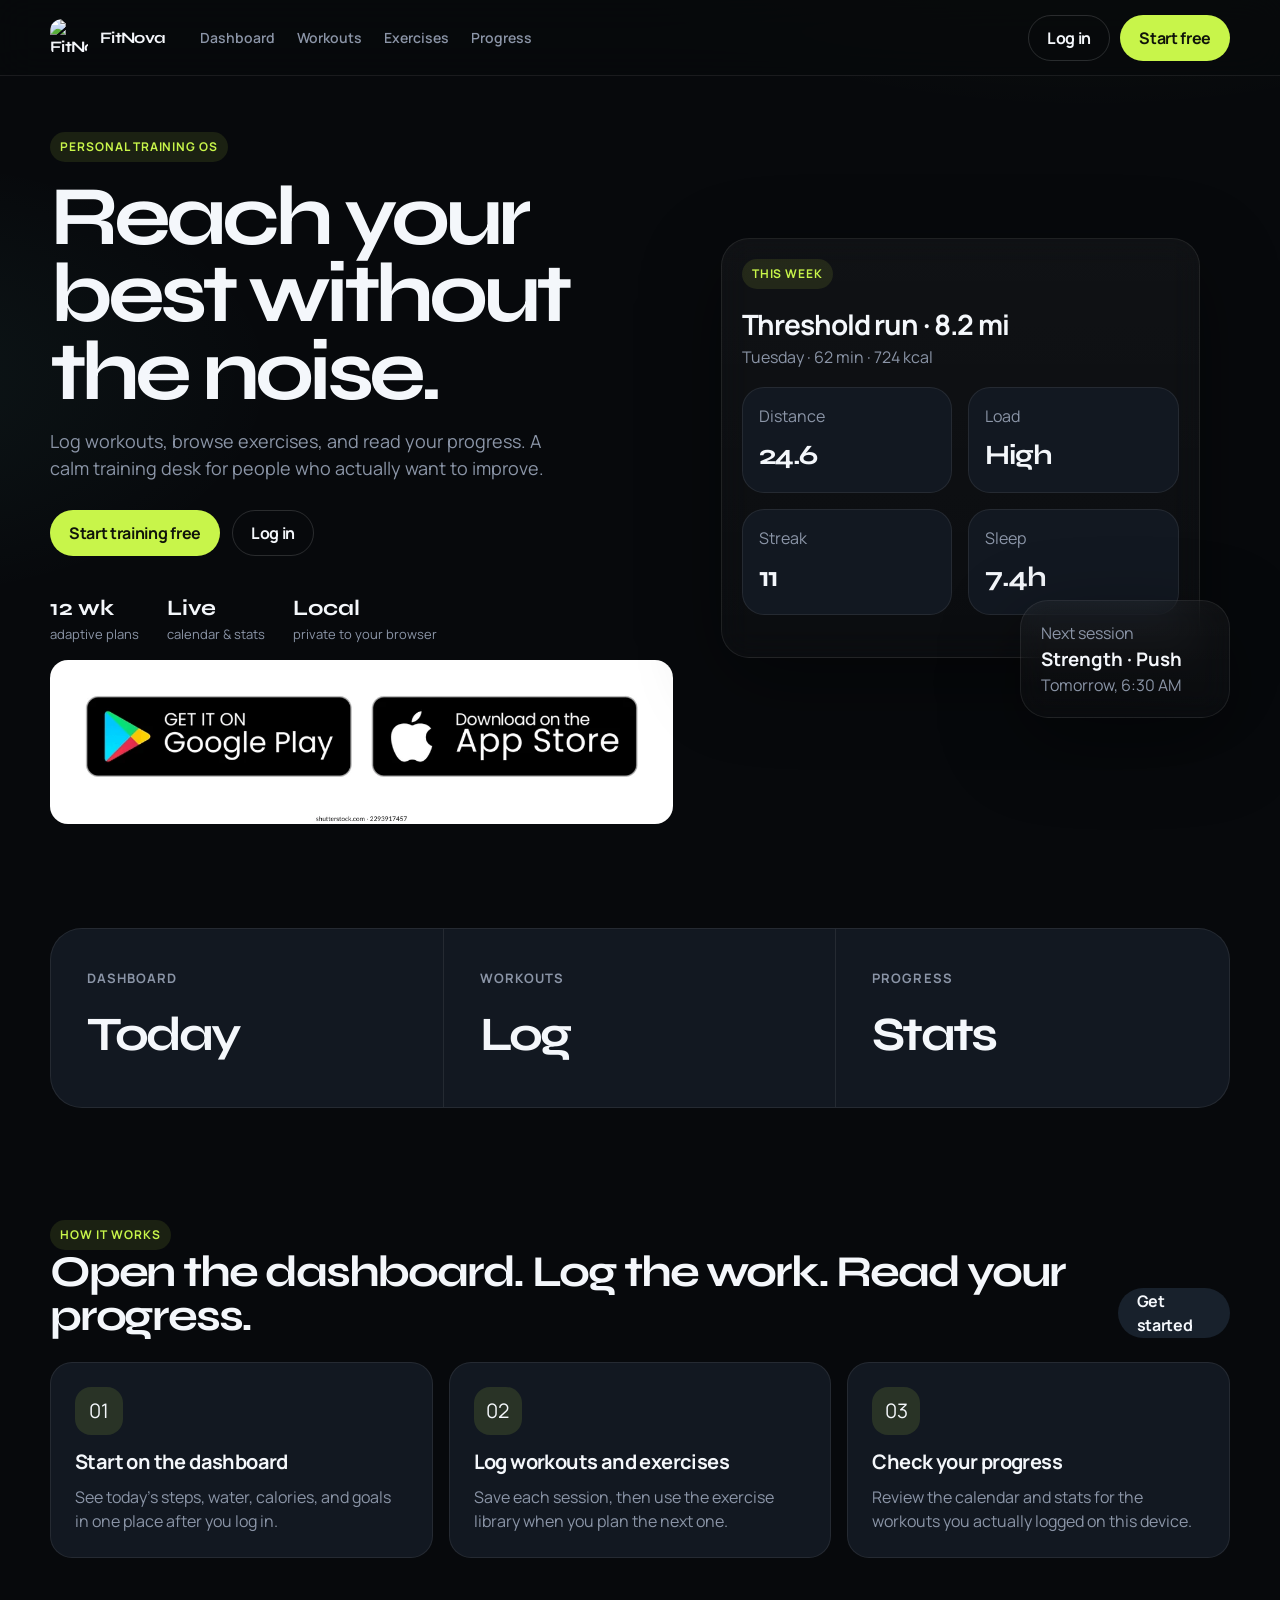
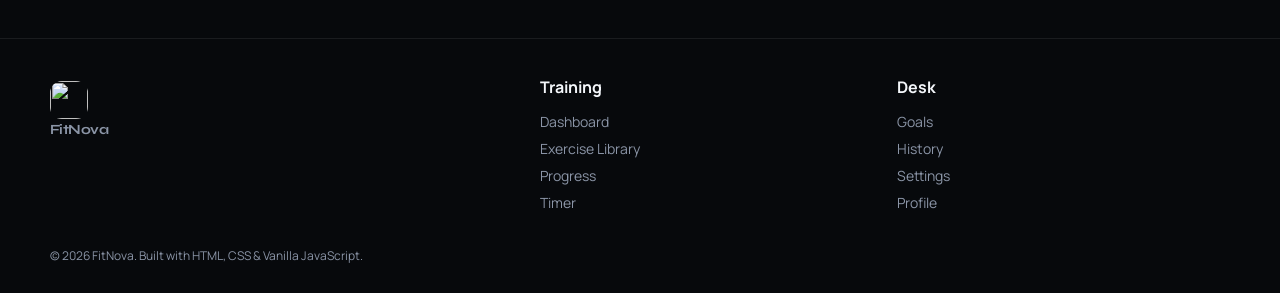
==== html/pages/index.html @ f606a321 "Add the home page with login and signup." ====
<!DOCTYPE html>
<html lang="en">
<head>
  <meta charset="UTF-8">
  <meta name="viewport" content="width=device-width, initial-scale=1.0">
  <title>FitNova — Train with intention</title>
  <link rel="preconnect" href="https://fonts.googleapis.com">
  <link rel="preconnect" href="https://fonts.gstatic.com" crossorigin>
  <link href="https://fonts.googleapis.com/css2?family=Manrope:wght@400;600;700;800&family=Syne:wght@700;800&display=swap" rel="stylesheet">
  <link rel="stylesheet" href="./css/app.css">
</head>
<body data-chrome="marketing" data-active="home">
  <!-- Home page. app.js builds the header and footer. The sections below are the welcome screen. -->
  <div class="page">
    <div data-header></div>
    <main id="main">
      <!-- Welcome banner. Links go to signup and login. -->
      <section class="hero">
        <div class="wrap hero-grid">
          <div>
            <span class="chip">Personal training OS</span>
            <h1>Reach your best without the noise.</h1>
            <p class="lede">Log workouts, browse exercises, and read your progress. A calm training desk for people who actually want to improve.</p>
            <div class="hero-actions">
              <a class="btn btn-primary" href="./signup.html">Start training free</a>
              <a class="btn btn-secondary" href="./login.html">Log in</a>
            </div>
            <div class="hero-meta">
              <div><strong>12 wk</strong>adaptive plans</div>
              <div><strong>Live</strong>calendar &amp; stats</div>
              <div><strong>Local</strong>private to your browser</div>
            </div>
            <img class="hero-photo" src="./images/stores.webp" alt="FitNova on devices">
          </div>
          <div class="device" aria-hidden="true">
            <div class="device-card device-main">
              <span class="chip">This week</span>
              <h3 style="margin-top:14px;font-size:28px;letter-spacing:-0.04em;">Threshold run · 8.2 mi</h3>
              <p class="muted">Tuesday · 62 min · 724 kcal</p>
              <div class="metric-row">
                <div class="mini-stat"><span>Distance</span><strong>24.6</strong></div>
                <div class="mini-stat"><span>Load</span><strong>High</strong></div>
                <div class="mini-stat"><span>Streak</span><strong>11</strong></div>
                <div class="mini-stat"><span>Sleep</span><strong>7.4h</strong></div>
              </div>
            </div>
            <div class="device-card device-side">
              <p class="muted">Next session</p>
              <h3>Strength · Push</h3>
              <p class="muted">Tomorrow, 6:30 AM</p>
            </div>
          </div>
        </div>
      </section>

      <section id="product" class="section">
        <div class="wrap">
          <div class="strip">
            <article><span>Dashboard</span><strong>Today</strong></article>
            <article><span>Workouts</span><strong>Log</strong></article>
            <article><span>Progress</span><strong>Stats</strong></article>
          </div>
        </div>
      </section>

      <section id="method" class="section">
        <div class="wrap">
          <div class="section-head">
            <div>
              <span class="chip">How it works</span>
              <h2>Open the dashboard. Log the work. Read your progress.</h2>
            </div>
            <a class="btn btn-ghost" href="./signup.html">Get started</a>
          </div>
          <div class="feature-grid">
            <article class="card">
              <div class="icon-blob">01</div>
              <h3>Start on the dashboard</h3>
              <p class="muted">See today’s steps, water, calories, and goals in one place after you log in.</p>
            </article>
            <article class="card">
              <div class="icon-blob">02</div>
              <h3>Log workouts and exercises</h3>
              <p class="muted">Save each session, then use the exercise library when you plan the next one.</p>
            </article>
            <article class="card">
              <div class="icon-blob">03</div>
              <h3>Check your progress</h3>
              <p class="muted">Review the calendar and stats for the workouts you actually logged on this device.</p>
            </article>
          </div>
        </div>
      </section>
    </main>
    <div data-footer></div>
  </div>
  <script src="./js/utils.js"></script>
  <script src="./js/db.js"></script>
  <script src="./js/storage.js"></script>
  <script src="./js/audio.js"></script>
  <script src="./js/app.js"></script>
</body>
</html>
---- html/pages/css/app.css ----
:root {
  --bg: #07090c;
  --bg-soft: #0d1117;
  --surface: #121821;
  --surface-2: #18212c;
  --surface-3: #1e2836;
  --line: rgba(255, 255, 255, 0.08);
  --line-strong: rgba(255, 255, 255, 0.14);
  --text: #f4f7fb;
  --muted: #8b95a7;
  --faint: #667085;
  --accent: #c8f54a;
  --accent-2: #9be34a;
  --accent-ink: #10140a;
  --cyan: #6ee7d8;
  --orange: #ff8b4a;
  --pink: #ff7ab6;
  --red: #ff5d6c;
  --shadow: 0 24px 80px rgba(0, 0, 0, 0.38);
  --radius: 22px;
  --radius-sm: 14px;
  --header: 76px;
  --font: "Manrope", system-ui, sans-serif;
  --display: "Syne", "Manrope", sans-serif;
}

*,
*::before,
*::after {
  box-sizing: border-box;
}

html {
  scroll-behavior: smooth;
}

html,
body {
  margin: 0;
  min-height: 100%;
  background: var(--bg);
  color: var(--text);
  font-family: var(--font);
  font-size: 16px;
  line-height: 1.5;
}

body {
  background:
    radial-gradient(1200px 600px at 85% -10%, rgba(200, 245, 74, 0.08), transparent 50%),
    radial-gradient(900px 500px at -10% 20%, rgba(110, 231, 216, 0.06), transparent 45%),
    var(--bg);
}

img {
  max-width: 100%;
  display: block;
}

a {
  color: inherit;
  text-decoration: none;
}

button,
input,
select,
textarea {
  font: inherit;
  color: inherit;
}

button {
  cursor: pointer;
}

h1,
h2,
h3,
h4,
p {
  margin: 0;
}

.skip-link {
  position: absolute;
  left: 16px;
  top: -40px;
  z-index: 80;
  background: var(--accent);
  color: var(--accent-ink);
  padding: 8px 12px;
  border-radius: 8px;
}

.skip-link:focus {
  top: 16px;
}

.page {
  min-height: 100vh;
  display: flex;
  flex-direction: column;
}

.wrap {
  width: min(1180px, calc(100% - 32px));
  margin: 0 auto;
}

.site-header {
  position: sticky;
  top: 0;
  z-index: 40;
  height: var(--header);
  display: flex;
  align-items: center;
  backdrop-filter: blur(18px);
  background: rgba(7, 9, 12, 0.78);
  border-bottom: 1px solid var(--line);
}

.header-inner {
  width: min(1180px, calc(100% - 32px));
  margin: 0 auto;
  display: flex;
  align-items: center;
  justify-content: space-between;
  gap: 16px;
}

.brand {
  display: flex;
  align-items: center;
  gap: 12px;
  font-family: var(--display);
  font-weight: 700;
  letter-spacing: -0.04em;
}

.brand-mark {
  width: 38px;
  height: 38px;
  border-radius: 12px;
  display: grid;
  place-items: center;
  background: transparent;
  overflow: hidden;
}

.brand-mark img {
  width: 100%;
  height: 100%;
  object-fit: cover;
}

.spotify-frame iframe {
  display: block;
  width: 100%;
  min-height: 152px;
  border: 0;
  border-radius: 16px;
}

.spotify-logo-img {
  width: 48px;
  height: 48px;
  object-fit: contain;
  background: #fff;
  border-radius: 12px;
  padding: 4px;
}

.hero-photo {
  width: 100%;
  border-radius: 18px;
  margin-top: 16px;
  object-fit: cover;
  max-height: 180px;
}

.header-menus {
  display: flex;
  align-items: center;
  flex: 1;
  gap: 16px;
}

.nav-links {
  display: flex;
  align-items: center;
  flex-wrap: wrap;
  gap: 2px;
  margin-left: 8px;
}

.nav-actions {
  margin-left: auto;
  display: flex;
  align-items: center;
  gap: 10px;
}

.nav-links a,
.nav-links button.linkish {
  border: 0;
  background: transparent;
  color: var(--muted);
  padding: 8px 10px;
  border-radius: 999px;
  font-size: 14px;
  font-weight: 600;
}

.nav-links a:hover,
.nav-links a.active {
  color: var(--text);
  background: rgba(255, 255, 255, 0.05);
}

.menu-toggle {
  display: none;
  width: 44px;
  height: 44px;
  border: 1px solid var(--line);
  background: var(--surface);
  border-radius: 12px;
}

.btn {
  display: inline-flex;
  align-items: center;
  justify-content: center;
  gap: 8px;
  min-height: 46px;
  padding: 0 18px;
  border-radius: 999px;
  border: 1px solid transparent;
  font-weight: 700;
  letter-spacing: -0.02em;
  transition: transform 0.18s ease, background 0.18s ease, border-color 0.18s ease;
}

.btn:hover {
  transform: translateY(-1px);
}

.btn:focus-visible,
input:focus-visible,
select:focus-visible,
textarea:focus-visible {
  outline: 2px solid var(--accent);
  outline-offset: 2px;
}

.btn-primary {
  background: var(--accent);
  color: var(--accent-ink);
}

.btn-secondary {
  background: transparent;
  color: var(--text);
  border-color: var(--line-strong);
}

.btn-ghost {
  background: var(--surface-2);
  color: var(--text);
}

.btn-full {
  width: 100%;
}

.chip {
  display: inline-flex;
  align-items: center;
  gap: 8px;
  padding: 6px 10px;
  border-radius: 999px;
  background: rgba(200, 245, 74, 0.1);
  color: var(--accent);
  font-size: 12px;
  font-weight: 700;
  letter-spacing: 0.08em;
  text-transform: uppercase;
}

.hero {
  padding: 56px 0 72px;
}

.hero-grid {
  display: grid;
  grid-template-columns: 1.1fr 0.9fr;
  gap: 48px;
  align-items: center;
}

.hero h1 {
  font-family: var(--display);
  font-size: clamp(44px, 7vw, 84px);
  line-height: 0.92;
  letter-spacing: -0.06em;
  margin: 16px 0 18px;
}

.lede {
  color: var(--muted);
  font-size: 18px;
  max-width: 520px;
}

.hero-actions {
  display: flex;
  flex-wrap: wrap;
  gap: 12px;
  margin-top: 28px;
}

.hero-meta {
  display: flex;
  gap: 28px;
  margin-top: 36px;
  color: var(--muted);
  font-size: 13px;
}

.hero-meta strong {
  display: block;
  color: var(--text);
  font-size: 22px;
  font-family: var(--display);
}

.device {
  position: relative;
  min-height: 520px;
}

.device-card {
  position: absolute;
  background: linear-gradient(180deg, rgba(255, 255, 255, 0.04), rgba(255, 255, 255, 0.02));
  border: 1px solid var(--line);
  border-radius: 28px;
  box-shadow: var(--shadow);
  backdrop-filter: blur(16px);
  padding: 20px;
}

.device-main {
  inset: 20px 30px 80px 0;
}

.device-side {
  right: 0;
  bottom: 20px;
  width: 210px;
}

.metric-row,
.stat-grid,
.card-grid,
.feature-grid {
  display: grid;
  gap: 16px;
}

.metric-row {
  grid-template-columns: repeat(2, 1fr);
  margin-top: 18px;
}

.mini-stat,
.panel,
.card {
  background: var(--surface);
  border: 1px solid var(--line);
  border-radius: var(--radius);
}

.mini-stat {
  padding: 16px;
}

.mini-stat span,
.panel-kicker,
.muted {
  color: var(--muted);
}

.mini-stat strong,
.stat-value {
  display: block;
  font-family: var(--display);
  font-size: 28px;
  letter-spacing: -0.05em;
  margin-top: 6px;
}

.section {
  padding: 32px 0 80px;
}

.section-head {
  display: flex;
  justify-content: space-between;
  align-items: end;
  gap: 16px;
  margin-bottom: 24px;
}

.section-head h2,
.page-title,
.auth-copy h1 {
  font-family: var(--display);
  letter-spacing: -0.05em;
  line-height: 1;
}

.section-head h2 {
  font-size: clamp(28px, 4vw, 44px);
}

.feature-grid {
  grid-template-columns: repeat(3, 1fr);
}

.card,
.panel {
  padding: 24px;
}

.card h3,
.panel h3 {
  font-size: 20px;
  letter-spacing: -0.03em;
  margin: 12px 0 8px;
}

.icon-blob {
  width: 48px;
  height: 48px;
  border-radius: 16px;
  display: grid;
  place-items: center;
  background: rgba(200, 245, 74, 0.12);
  font-size: 20px;
}

.strip {
  display: grid;
  grid-template-columns: repeat(3, 1fr);
  border: 1px solid var(--line);
  border-radius: 32px;
  overflow: hidden;
  background: var(--surface);
}

.strip article {
  padding: 36px;
  border-right: 1px solid var(--line);
}

.strip article:last-child {
  border-right: 0;
}

.strip span {
  color: var(--muted);
  font-size: 13px;
  font-weight: 700;
  letter-spacing: 0.08em;
  text-transform: uppercase;
}

.strip strong {
  display: block;
  margin-top: 10px;
  font-family: var(--display);
  font-size: 48px;
  letter-spacing: -0.06em;
}

.site-footer {
  margin-top: auto;
  border-top: 1px solid var(--line);
  padding: 36px 0 28px;
  color: var(--muted);
}

.footer-grid {
  display: grid;
  grid-template-columns: 1.4fr 1fr 1fr;
  gap: 24px;
}

.footer-grid h4 {
  color: var(--text);
  margin-bottom: 12px;
}

.footer-grid a,
.footer-grid p {
  display: block;
  margin: 6px 0;
  font-size: 14px;
}

.legal {
  margin-top: 28px;
  font-size: 12px;
}

.auth-shell {
  min-height: calc(100vh - var(--header));
  display: grid;
  grid-template-columns: 1fr 1fr;
}

.auth-visual {
  padding: 48px;
  display: flex;
  flex-direction: column;
  justify-content: flex-end;
  background:
    linear-gradient(180deg, rgba(7, 9, 12, 0.1), rgba(7, 9, 12, 0.82)),
    url("https://images.unsplash.com/photo-1571019614242-c5c5dee9f50b?auto=format&fit=crop&w=1400&q=80") center/cover;
}

.auth-visual h2 {
  font-family: var(--display);
  font-size: clamp(36px, 5vw, 64px);
  letter-spacing: -0.06em;
  max-width: 420px;
}

.login-visual {
  background:
    linear-gradient(180deg, rgba(7, 9, 12, 0.18), rgba(7, 9, 12, 0.86)),
    url("https://images.unsplash.com/photo-1517836357463-d25dfeac3438?auto=format&fit=crop&w=1400&q=80") center/cover;
}

.auth-points {
  margin: 24px 0 0;
  padding: 0;
  list-style: none;
  color: var(--muted);
}

.auth-points li {
  position: relative;
  padding: 8px 0 8px 22px;
}

.auth-points li::before {
  content: "";
  position: absolute;
  left: 0;
  top: 16px;
  width: 8px;
  height: 8px;
  border-radius: 50%;
  background: var(--accent);
}

.password-field {
  position: relative;
}

.password-field input {
  padding-right: 76px;
}

.text-btn {
  border: 0;
  background: transparent;
  color: var(--accent);
  font-size: 13px;
  font-weight: 700;
  padding: 0;
  min-height: auto;
}

.password-field .text-btn {
  position: absolute;
  right: 12px;
  top: 50%;
  transform: translateY(-50%);
  color: var(--muted);
}

.auth-tools {
  display: flex;
  justify-content: space-between;
  align-items: center;
  gap: 12px;
}

.auth-note {
  margin-top: 18px;
  padding: 14px 16px;
  border-radius: 16px;
  background: rgba(200, 245, 74, 0.08);
  border: 1px solid rgba(200, 245, 74, 0.12);
  color: var(--muted);
  font-size: 14px;
}

.auth-form {
  display: flex;
  align-items: center;
  justify-content: center;
  padding: 40px 20px;
}

.auth-card {
  width: min(460px, 100%);
  background: var(--surface);
  border: 1px solid var(--line);
  border-radius: 28px;
  padding: 32px;
  box-shadow: var(--shadow);
}

.auth-card a {
  color: var(--accent);
  font-weight: 700;
}

.auth-card h1 {
  font-family: var(--display);
  font-size: 36px;
  letter-spacing: -0.05em;
  margin: 8px 0 6px;
}

.form-grid {
  display: grid;
  gap: 14px;
  margin-top: 24px;
}

.form-row {
  display: grid;
  grid-template-columns: 1fr 1fr;
  gap: 12px;
}

label {
  display: grid;
  gap: 8px;
  font-size: 13px;
  font-weight: 700;
  color: var(--muted);
}

input,
select,
textarea {
  width: 100%;
  min-height: 48px;
  border-radius: 14px;
  border: 1px solid var(--line-strong);
  background: var(--bg-soft);
  padding: 0 14px;
}

textarea {
  min-height: 120px;
  padding: 12px 14px;
  resize: vertical;
}

.help,
.form-error {
  font-size: 13px;
  margin-top: 8px;
}

.form-error {
  color: var(--red);
  display: none;
}

.form-error.show {
  display: block;
}

.check {
  display: flex;
  gap: 10px;
  align-items: flex-start;
  color: var(--muted);
  font-size: 13px;
  font-weight: 500;
}

.check input {
  width: 18px;
  min-height: 18px;
  margin-top: 2px;
}

.app-main {
  padding: 28px 0 64px;
}

.page-head {
  display: flex;
  justify-content: space-between;
  align-items: flex-start;
  gap: 16px;
  margin-bottom: 24px;
}

.page-title {
  font-size: clamp(32px, 5vw, 48px);
}

.tabs {
  display: flex;
  gap: 8px;
  flex-wrap: wrap;
}

.tabs a,
.pill {
  border: 1px solid var(--line);
  background: var(--surface);
  color: var(--muted);
  border-radius: 999px;
  padding: 8px 14px;
  font-size: 13px;
  font-weight: 700;
}

.tabs a.active,
.pill.active,
.pill:hover {
  background: var(--accent);
  color: var(--accent-ink);
  border-color: var(--accent);
}

.stat-grid {
  grid-template-columns: repeat(4, 1fr);
  margin-bottom: 20px;
}

.stat-card {
  padding: 22px;
  background: var(--surface);
  border: 1px solid var(--line);
  border-radius: var(--radius);
  min-height: 140px;
}

.stat-card span {
  color: var(--muted);
  font-size: 13px;
  font-weight: 700;
}

.delta {
  margin-top: 10px;
  font-size: 12px;
  color: var(--cyan);
}

.layout-2 {
  display: grid;
  grid-template-columns: 1.7fr 0.9fr;
  gap: 16px;
}

.calendar {
  display: grid;
  grid-template-columns: repeat(7, 1fr);
  gap: 8px;
}

.cal-day,
.cal-label {
  min-height: 92px;
  border-radius: 16px;
  border: 1px solid var(--line);
  background: var(--surface-2);
  padding: 10px;
}

.cal-label {
  min-height: auto;
  background: transparent;
  border: 0;
  color: var(--faint);
  font-size: 12px;
  font-weight: 700;
  letter-spacing: 0.06em;
}

.cal-day.today {
  border-color: var(--accent);
  box-shadow: inset 0 0 0 1px var(--accent);
}

.cal-day.has-workout {
  background: linear-gradient(180deg, rgba(200, 245, 74, 0.16), var(--surface-2));
}

.cal-day.empty {
  opacity: 0.35;
}

.activity-item {
  display: flex;
  justify-content: space-between;
  gap: 12px;
  padding: 14px 0;
  border-bottom: 1px solid var(--line);
}

.activity-item:last-child {
  border-bottom: 0;
}

.empty-state {
  text-align: center;
  padding: 28px 12px;
  color: var(--muted);
}

.filters {
  display: flex;
  flex-wrap: wrap;
  gap: 10px;
  margin-bottom: 20px;
}

.chart-wrap {
  background: var(--surface);
  border: 1px solid var(--line);
  border-radius: var(--radius);
  padding: 20px;
  margin-bottom: 16px;
}

canvas {
  width: 100%;
  height: 280px;
  display: block;
}

.perf-list {
  display: grid;
  gap: 8px;
}

.perf-list div {
  display: flex;
  justify-content: space-between;
  padding: 14px 16px;
  border-radius: 16px;
  background: var(--surface-2);
  border: 1px solid var(--line);
}

.route-hero {
  padding: 18px 28px 28px;
  border-radius: 32px;
  background:
    linear-gradient(180deg, rgba(7, 9, 12, 0.12), rgba(7, 9, 12, 0.78)),
    url("https://images.unsplash.com/photo-1476480862126-209bfaa8edc8?auto=format&fit=crop&w=1600&q=80") center/cover;
  min-height: 320px;
  display: flex;
  flex-direction: column;
  justify-content: flex-end;
  margin-bottom: 20px;
}

.card-grid {
  grid-template-columns: repeat(2, 1fr);
}

.search-bar {
  display: flex;
  gap: 10px;
  margin-top: 16px;
}

.search-bar input {
  flex: 1;
}

.user-chip {
  display: flex;
  align-items: center;
  gap: 10px;
  padding: 6px 10px 6px 6px;
  border-radius: 999px;
  background: var(--surface);
  border: 1px solid var(--line);
}

.avatar {
  width: 32px;
  height: 32px;
  border-radius: 50%;
  display: grid;
  place-items: center;
  background: var(--accent);
  color: var(--accent-ink);
  font-size: 12px;
  font-weight: 800;
}

.modal-backdrop {
  position: fixed;
  inset: 0;
  background: rgba(0, 0, 0, 0.62);
  display: none;
  align-items: center;
  justify-content: center;
  z-index: 50;
  padding: 20px;
}

.modal-backdrop.open {
  display: flex;
}

.modal {
  width: min(520px, 100%);
  background: var(--surface);
  border: 1px solid var(--line);
  border-radius: 24px;
  padding: 24px;
}

.toast {
  position: fixed;
  right: 20px;
  bottom: 20px;
  background: var(--text);
  color: var(--bg);
  padding: 12px 16px;
  border-radius: 14px;
  font-weight: 700;
  display: none;
  z-index: 60;
}

.toast.show {
  display: block;
}

.progress {
  height: 8px;
  background: var(--surface-3);
  border-radius: 999px;
  overflow: hidden;
  margin-top: 16px;
}

.progress span {
  display: block;
  height: 100%;
  width: 0;
  background: linear-gradient(90deg, var(--accent), var(--cyan));
}

@media (max-width: 980px) {
  .hero-grid,
  .auth-shell,
  .layout-2,
  .feature-grid,
  .card-grid,
  .footer-grid,
  .stat-grid,
  .strip {
    grid-template-columns: 1fr;
  }

  .device {
    min-height: 420px;
  }

  .device-main,
  .device-side {
    position: relative;
    inset: auto;
    width: 100%;
    margin-bottom: 12px;
  }

  .strip article {
    border-right: 0;
    border-bottom: 1px solid var(--line);
  }

  .auth-visual {
    display: none;
  }

  .menu-toggle {
    display: grid;
    place-items: center;
  }

  .header-menus {
    position: absolute;
    top: var(--header);
    left: 0;
    right: 0;
    display: none;
    flex-direction: column;
    gap: 12px;
    padding: 16px;
    background: rgba(7, 9, 12, 0.96);
    border-bottom: 1px solid var(--line);
  }

  .header-menus.open {
    display: flex;
  }

  .nav-links,
  .nav-actions {
    flex-wrap: wrap;
  }
}

@media (max-width: 720px) {
  .form-row,
  .metric-row {
    grid-template-columns: 1fr;
  }

  .calendar {
    grid-template-columns: repeat(7, minmax(0, 1fr));
  }

  .cal-day {
    min-height: 54px;
    padding: 6px;
    font-size: 12px;
  }

  .page-head,
  .section-head,
  .hero-actions {
    flex-direction: column;
    align-items: flex-start;
  }
}

/* ==========================================================================
   Dashboard Enhancements: Daily Trackers, Streak, Circular Progress & Network
   ========================================================================== */

.network-banner {
  background: linear-gradient(90deg, #ff8b4a, #ff5d6c);
  color: #07090c;
  padding: 10px 16px;
  text-align: center;
  font-weight: 700;
  font-size: 13px;
  letter-spacing: -0.01em;
  position: sticky;
  top: 0;
  z-index: 100;
  display: none;
}

.today-highlight-bar {
  display: flex;
  align-items: center;
  justify-content: space-between;
  gap: 16px;
  padding: 18px 24px;
  background: var(--surface);
  border: 1px solid var(--line);
  border-radius: var(--radius);
  margin-bottom: 24px;
  flex-wrap: wrap;
}

.streak-badge {
  display: inline-flex;
  align-items: center;
  gap: 8px;
  padding: 8px 16px;
  border-radius: 999px;
  background: rgba(255, 139, 74, 0.12);
  border: 1px solid rgba(255, 139, 74, 0.3);
  color: var(--orange);
  font-size: 14px;
  font-weight: 700;
}

.streak-badge.active-streak {
  background: rgba(200, 245, 74, 0.12);
  border-color: rgba(200, 245, 74, 0.35);
  color: var(--accent);
}

.streak-flame {
  font-size: 18px;
}

.daily-score-wrap {
  display: flex;
  align-items: center;
  gap: 16px;
}

.daily-ring {
  width: 58px;
  height: 58px;
  border-radius: 50%;
  display: grid;
  place-items: center;
  position: relative;
  background: conic-gradient(var(--accent) 0% 0%, var(--surface-3) 0% 100%);
  transition: background 0.3s ease;
  flex-shrink: 0;
}

.daily-ring::after {
  content: "";
  position: absolute;
  inset: 6px;
  background: var(--surface);
  border-radius: 50%;
}

.daily-ring span {
  position: relative;
  z-index: 2;
  font-family: var(--display);
  font-weight: 800;
  font-size: 14px;
  letter-spacing: -0.03em;
  color: var(--text);
}

.tracker-grid {
  display: grid;
  grid-template-columns: repeat(3, 1fr);
  gap: 16px;
  margin-bottom: 24px;
}

.tracker-card {
  background: var(--surface);
  border: 1px solid var(--line);
  border-radius: var(--radius);
  padding: 22px;
  display: flex;
  flex-direction: column;
  justify-content: space-between;
  min-height: 230px;
  transition: border-color 0.2s ease, transform 0.2s ease;
}

.tracker-card:hover {
  border-color: var(--line-strong);
  transform: translateY(-2px);
}

.tracker-header {
  display: flex;
  justify-content: space-between;
  align-items: center;
  margin-bottom: 12px;
}

.tracker-title {
  font-size: 13px;
  font-weight: 700;
  letter-spacing: 0.04em;
  text-transform: uppercase;
  color: var(--muted);
}

.tracker-stat-row {
  display: flex;
  align-items: baseline;
  justify-content: space-between;
  gap: 8px;
  margin-bottom: 10px;
}

.tracker-value {
  font-family: var(--display);
  font-size: 32px;
  font-weight: 800;
  letter-spacing: -0.05em;
  color: var(--text);
}

.tracker-goal {
  font-size: 13px;
  color: var(--muted);
  font-weight: 600;
}

.tracker-pct {
  font-size: 14px;
  font-weight: 700;
  color: var(--accent);
}

.water-card .tracker-pct {
  color: var(--cyan);
}

.cal-card .tracker-pct {
  color: var(--orange);
}

.tracker-actions {
  display: flex;
  flex-wrap: wrap;
  gap: 6px;
  margin-top: 16px;
}

.btn-xs {
  min-height: 32px;
  padding: 0 12px;
  font-size: 12px;
  border-radius: 999px;
  font-weight: 700;
}

.btn-sm {
  min-height: 38px;
  padding: 0 14px;
  font-size: 13px;
}

.water-visual-grid {
  display: flex;
  flex-wrap: wrap;
  gap: 6px;
  margin: 12px 0 6px;
}

.water-glass {
  background: var(--surface-2);
  border: 1px solid var(--line);
  color: var(--faint);
  border-radius: 8px;
  padding: 6px;
  cursor: pointer;
  display: grid;
  place-items: center;
  transition: all 0.15s ease;
}

.water-glass:hover {
  border-color: var(--cyan);
  color: var(--cyan);
  transform: scale(1.1);
}

.water-glass.filled {
  background: rgba(110, 231, 216, 0.15);
  border-color: rgba(110, 231, 216, 0.4);
  color: var(--cyan);
}

.cal-positive {
  color: var(--accent) !important;
}

.cal-warning {
  color: var(--orange) !important;
}

/* Toast message variants */
.toast-success {
  border-left: 4px solid var(--accent);
}
.toast-warning {
  border-left: 4px solid var(--orange);
}
.toast-info {
  border-left: 4px solid var(--cyan);
}

@media (max-width: 980px) {
  .tracker-grid {
    grid-template-columns: 1fr;
  }
  .today-highlight-bar {
    flex-direction: column;
    align-items: flex-start;
  }
}

/* ==========================================================================
   Phase 2: Workout CRUD, History, Exercise Library, BMI & Weight Tracker
   ========================================================================== */

/* Modal Large Variant */
.modal-lg {
  width: min(680px, 100%);
  max-height: 90vh;
  overflow-y: auto;
}

/* Dynamic Exercise Row inside Modal */
.exercise-builder-section {
  background: var(--bg-soft);
  border: 1px solid var(--line);
  border-radius: var(--radius-sm);
  padding: 16px;
  margin: 6px 0;
}

.exercise-rows-wrap {
  display: grid;
  gap: 8px;
}

.exercise-form-row {
  display: flex;
  gap: 8px;
  align-items: center;
}

.exercise-form-row input {
  min-height: 40px;
  padding: 0 10px;
  font-size: 13px;
}

/* Exercise Cards */
.exercise-card {
  display: flex;
  flex-direction: column;
  justify-content: space-between;
  transition: transform 0.2s ease, border-color 0.2s ease;
}

.exercise-card:hover {
  transform: translateY(-2px);
  border-color: var(--line-strong);
}

.exercise-card-header {
  display: flex;
  justify-content: space-between;
  align-items: center;
}

.exercise-tags {
  display: flex;
  flex-wrap: wrap;
  gap: 6px;
}

.pill-tag {
  display: inline-block;
  padding: 3px 8px;
  border-radius: 999px;
  font-size: 11px;
  font-weight: 700;
  background: rgba(200, 245, 74, 0.12);
  color: var(--accent);
}

.pill-tag.muted-tag {
  background: var(--surface-2);
  color: var(--muted);
  border: 1px solid var(--line);
}

.exercise-card-footer {
  display: flex;
  justify-content: space-between;
  gap: 8px;
  margin-top: auto;
  padding-top: 14px;
  border-top: 1px solid var(--line);
}

/* Workout History Cards */
.workout-history-card {
  padding: 20px;
  margin-bottom: 14px;
  transition: border-color 0.2s ease;
}

.workout-history-card:hover {
  border-color: var(--line-strong);
}

.workout-card-head {
  display: flex;
  justify-content: space-between;
  align-items: flex-start;
  gap: 12px;
  flex-wrap: wrap;
}

.workout-card-actions {
  display: flex;
  gap: 6px;
  align-items: center;
}

.status-badge {
  display: inline-flex;
  align-items: center;
  gap: 4px;
  font-size: 11px;
  font-weight: 800;
  padding: 2px 8px;
  border-radius: 999px;
  letter-spacing: 0.04em;
  text-transform: uppercase;
}

.badge-completed {
  background: rgba(200, 245, 74, 0.14);
  color: var(--accent);
  border: 1px solid rgba(200, 245, 74, 0.3);
}

.badge-planned {
  background: rgba(255, 139, 74, 0.14);
  color: var(--orange);
  border: 1px solid rgba(255, 139, 74, 0.3);
}

.workout-meta-row {
  display: flex;
  gap: 20px;
  margin: 12px 0 10px;
  padding-bottom: 12px;
  border-bottom: 1px solid var(--line);
  font-size: 13px;
}

.workout-meta-row strong {
  display: block;
  font-size: 18px;
  font-family: var(--display);
  color: var(--text);
}

.workout-exercise-list {
  display: flex;
  flex-wrap: wrap;
  gap: 8px;
  margin: 10px 0;
}

.workout-exercise-pill {
  padding: 6px 10px;
  background: var(--surface-2);
  border: 1px solid var(--line);
  border-radius: 10px;
  font-size: 12px;
}

.workout-notes {
  font-size: 13px;
  font-style: italic;
  margin-top: 8px;
}

/* Activity Type Chips */
.chip-type-strength { background: rgba(200, 245, 74, 0.12); color: var(--accent); }
.chip-type-cardio { background: rgba(110, 231, 216, 0.12); color: var(--cyan); }
.chip-type-hiit { background: rgba(255, 93, 108, 0.15); color: var(--red); }
.chip-type-running { background: rgba(255, 139, 74, 0.15); color: var(--orange); }
.chip-type-cycling { background: rgba(74, 184, 245, 0.15); color: #4ab8f5; }
.chip-type-yoga { background: rgba(255, 122, 182, 0.15); color: var(--pink); }
.chip-type-walking { background: rgba(155, 227, 74, 0.15); color: var(--accent-2); }
.chip-type-gym,
.chip-type-strength-training { background: rgba(200, 245, 74, 0.12); color: var(--accent); }
.chip-type-swimming { background: rgba(74, 184, 245, 0.15); color: #4ab8f5; }

/* BMI Calculator Visuals */
.bmi-score-box {
  display: flex;
  align-items: baseline;
  gap: 12px;
  margin: 16px 0 8px;
}

.bmi-val {
  font-family: var(--display);
  font-size: 52px;
  font-weight: 800;
  letter-spacing: -0.05em;
  line-height: 1;
}

.bmi-category-badge {
  padding: 4px 12px;
  border-radius: 999px;
  border: 1px solid var(--line);
  font-weight: 700;
  font-size: 13px;
  display: inline-block;
}

.bmi-gauge-wrap {
  position: relative;
  height: 14px;
  margin: 16px 0 12px;
}

.bmi-gauge {
  width: 100%;
  height: 100%;
  border-radius: 999px;
  background: linear-gradient(90deg, var(--cyan) 0%, var(--accent) 35%, var(--orange) 68%, var(--red) 100%);
}

.bmi-gauge-marker {
  position: absolute;
  top: -4px;
  width: 22px;
  height: 22px;
  border-radius: 50%;
  background: var(--bg);
  border: 3px solid var(--accent);
  box-shadow: 0 0 10px rgba(0,0,0,0.5);
  transform: translateX(-50%);
  transition: left 0.3s ease, border-color 0.3s ease;
}

.bmi-scale-labels {
  display: flex;
  justify-content: space-between;
  font-size: 11px;
  color: var(--faint);
  font-weight: 700;
}

/* Weight Tracker Metric Row & Table */
.metric-pill-row {
  display: grid;
  grid-template-columns: repeat(auto-fit, minmax(110px, 1fr));
  gap: 10px;
  margin-bottom: 16px;
}

.metric-pill {
  background: var(--surface-2);
  border: 1px solid var(--line);
  border-radius: 14px;
  padding: 10px 14px;
}

.metric-pill span {
  font-size: 11px;
  color: var(--muted);
  font-weight: 700;
  text-transform: uppercase;
}

.metric-pill strong {
  display: block;
  font-size: 18px;
  font-family: var(--display);
  margin-top: 4px;
}

.table-wrap {
  width: 100%;
  overflow-x: auto;
  border-radius: var(--radius-sm);
  border: 1px solid var(--line);
  margin-top: 16px;
}

.weight-table {
  width: 100%;
  border-collapse: collapse;
  font-size: 13px;
  text-align: left;
}

.weight-table th,
.weight-table td {
  padding: 10px 14px;
  border-bottom: 1px solid var(--line);
}

.weight-table th {
  background: var(--surface-2);
  color: var(--muted);
  font-weight: 700;
}

.weight-table tr:last-child td {
  border-bottom: 0;
}

html {
  overflow-x: hidden;
}

body {
  overflow-x: hidden;
}

[data-theme="light"] {
  --bg: #eef2f6;
  --bg-soft: #f7f9fc;
  --surface: #ffffff;
  --surface-2: #f3f6fa;
  --surface-3: #e7edf5;
  --line: rgba(16, 24, 40, 0.1);
  --line-strong: rgba(16, 24, 40, 0.16);
  --text: #121821;
  --muted: #5b6575;
  --faint: #7a8494;
  --shadow: 0 18px 50px rgba(16, 24, 40, 0.12);
}

[data-theme="light"] body {
  background:
    radial-gradient(1200px 600px at 85% -10%, rgba(200, 245, 74, 0.18), transparent 50%),
    radial-gradient(900px 500px at -10% 20%, rgba(110, 231, 216, 0.14), transparent 45%),
    var(--bg);
}

[data-theme="light"] .site-header,
[data-theme="light"] .app-sidebar,
[data-theme="light"] .bottom-nav,
[data-theme="light"] .header-menus {
  background: rgba(255, 255, 255, 0.88);
}

.app-sidebar {
  display: none;
}

.has-app-nav .app-sidebar {
  display: flex;
  flex-direction: column;
  position: fixed;
  inset: 0 auto 0 0;
  width: 240px;
  z-index: 50;
  padding: 18px 14px;
  gap: 18px;
  background: rgba(7, 9, 12, 0.94);
  border-right: 1px solid var(--line);
  backdrop-filter: blur(18px);
}

.has-app-nav .page {
  margin-left: 240px;
  padding-bottom: 24px;
}

.has-app-nav .site-header .brand,
.has-app-nav .header-app-links {
  display: none;
}

.sidebar-nav {
  display: flex;
  flex-direction: column;
  gap: 4px;
  flex: 1;
  overflow: auto;
}

.sidebar-nav a {
  display: flex;
  align-items: center;
  gap: 10px;
  padding: 10px 12px;
  border-radius: 12px;
  color: var(--muted);
  font-size: 14px;
  font-weight: 650;
  min-height: 44px;
}

.sidebar-nav a:hover,
.sidebar-nav a.active {
  color: var(--text);
  background: rgba(200, 245, 74, 0.1);
}

.nav-ico {
  width: 22px;
  text-align: center;
  opacity: 0.85;
}

.sidebar-foot {
  display: grid;
  gap: 10px;
}

.bottom-nav {
  display: none;
}

.net-status {
  display: inline-flex;
  align-items: center;
  gap: 8px;
  min-height: 34px;
  padding: 0 12px;
  border-radius: 999px;
  border: 1px solid var(--line);
  font-size: 12px;
  font-weight: 700;
}

.net-dot {
  width: 8px;
  height: 8px;
  border-radius: 50%;
  background: var(--accent);
}

.net-status.is-offline .net-dot {
  background: var(--orange);
}

.today-activity-grid,
.quick-actions,
.pr-grid {
  display: grid;
  gap: 12px;
  margin-bottom: 20px;
}

.today-activity-grid {
  grid-template-columns: repeat(6, minmax(0, 1fr));
}

.quick-actions {
  grid-template-columns: repeat(5, minmax(0, 1fr));
}

.pr-grid {
  grid-template-columns: repeat(5, minmax(0, 1fr));
}

.mini-metric,
.quick-action,
.pr-card {
  background: var(--surface);
  border: 1px solid var(--line);
  border-radius: 16px;
  padding: 14px 16px;
}

.mini-metric span,
.pr-card span,
.quick-action span {
  display: block;
  color: var(--muted);
  font-size: 12px;
  font-weight: 700;
}

.mini-metric strong,
.pr-card strong {
  display: block;
  margin-top: 6px;
  font-family: var(--display);
  font-size: 22px;
  letter-spacing: -0.04em;
}

.quick-action {
  min-height: 72px;
  text-align: left;
  width: 100%;
}

.history-filters {
  display: grid;
  grid-template-columns: 2fr 1fr 1fr 1fr 1fr 1fr;
  gap: 12px;
  margin-bottom: 16px;
}

.exercise-toolbar {
  display: grid;
  gap: 12px;
  margin-bottom: 16px;
}
  position: relative;
  width: 100%;
  padding-top: 56.25%;
  border-radius: 16px;
  overflow: hidden;
  background: #000;
  margin: 12px 0 18px;
}

.video-frame iframe {
  position: absolute;
  inset: 0;
  width: 100%;
  height: 100%;
  border: 0;
}

.api-status {
  display: flex;
  align-items: center;
  justify-content: space-between;
  gap: 12px;
  flex-wrap: wrap;
  margin-bottom: 16px;
}

.weight-chart-wrap canvas,
.progress-chart-wrap canvas {
  width: 100%;
  height: 220px;
  display: block;
}

.modal[role="dialog"]:focus {
  outline: none;
}

.exercise-form-row {
  display: flex;
  flex-wrap: wrap;
  gap: 8px;
}

.workout-meta-row {
  flex-wrap: wrap;
}

.calorie-box {
  display: grid;
  gap: 10px;
}

@media (max-width: 1366px) {
  .today-activity-grid,
  .pr-grid {
    grid-template-columns: repeat(3, minmax(0, 1fr));
  }
}

@media (max-width: 1024px) {
  .has-app-nav .menu-toggle {
    display: grid;
    place-items: center;
  }
    margin-left: 0;
    padding-bottom: 88px;
  }

  .has-app-nav .app-sidebar {
    transform: translateX(-110%);
    transition: transform 0.2s ease;
    box-shadow: var(--shadow);
  }

  .has-app-nav .app-sidebar.open,
  .sidebar-open .app-sidebar {
    transform: translateX(0);
  }

  .has-app-nav .site-header .brand {
    display: flex;
  }

  .bottom-nav {
    display: grid;
    grid-template-columns: repeat(5, 1fr);
    position: fixed;
    left: 0;
    right: 0;
    bottom: 0;
    z-index: 45;
    min-height: 68px;
    padding: 8px 6px calc(8px + env(safe-area-inset-bottom));
    background: rgba(7, 9, 12, 0.94);
    border-top: 1px solid var(--line);
    backdrop-filter: blur(16px);
  }

  .bottom-nav a {
    display: flex;
    flex-direction: column;
    align-items: center;
    justify-content: center;
    gap: 4px;
    color: var(--muted);
    font-size: 11px;
    font-weight: 700;
    min-height: 48px;
  }

  .bottom-nav a.active {
    color: var(--accent);
  }

  .quick-actions,
  .history-filters,
  .exercise-toolbar {
    grid-template-columns: 1fr 1fr;
  }

  .today-highlight-bar {
    flex-wrap: wrap;
  }
}

@media (max-width: 768px) {
  .today-activity-grid,
  .pr-grid,
  .quick-actions,
  .history-filters,
  .exercise-toolbar,
  .metric-pill-row {
    grid-template-columns: 1fr 1fr;
  }

  .filters {
    flex-wrap: wrap;
  }

  .modal.modal-lg,
  .modal {
    width: min(520px, calc(100% - 20px));
    max-height: calc(100vh - 24px);
    overflow: auto;
  }

  .stat-value {
    font-size: 28px;
  }
}

@media (max-width: 430px) {
  .today-activity-grid,
  .pr-grid,
  .quick-actions,
  .history-filters,
  .exercise-toolbar,
  .form-row {
    grid-template-columns: 1fr;
  }

  .wrap {
    width: min(1180px, calc(100% - 20px));
  }

  .page-title {
    font-size: 28px;
  }
}
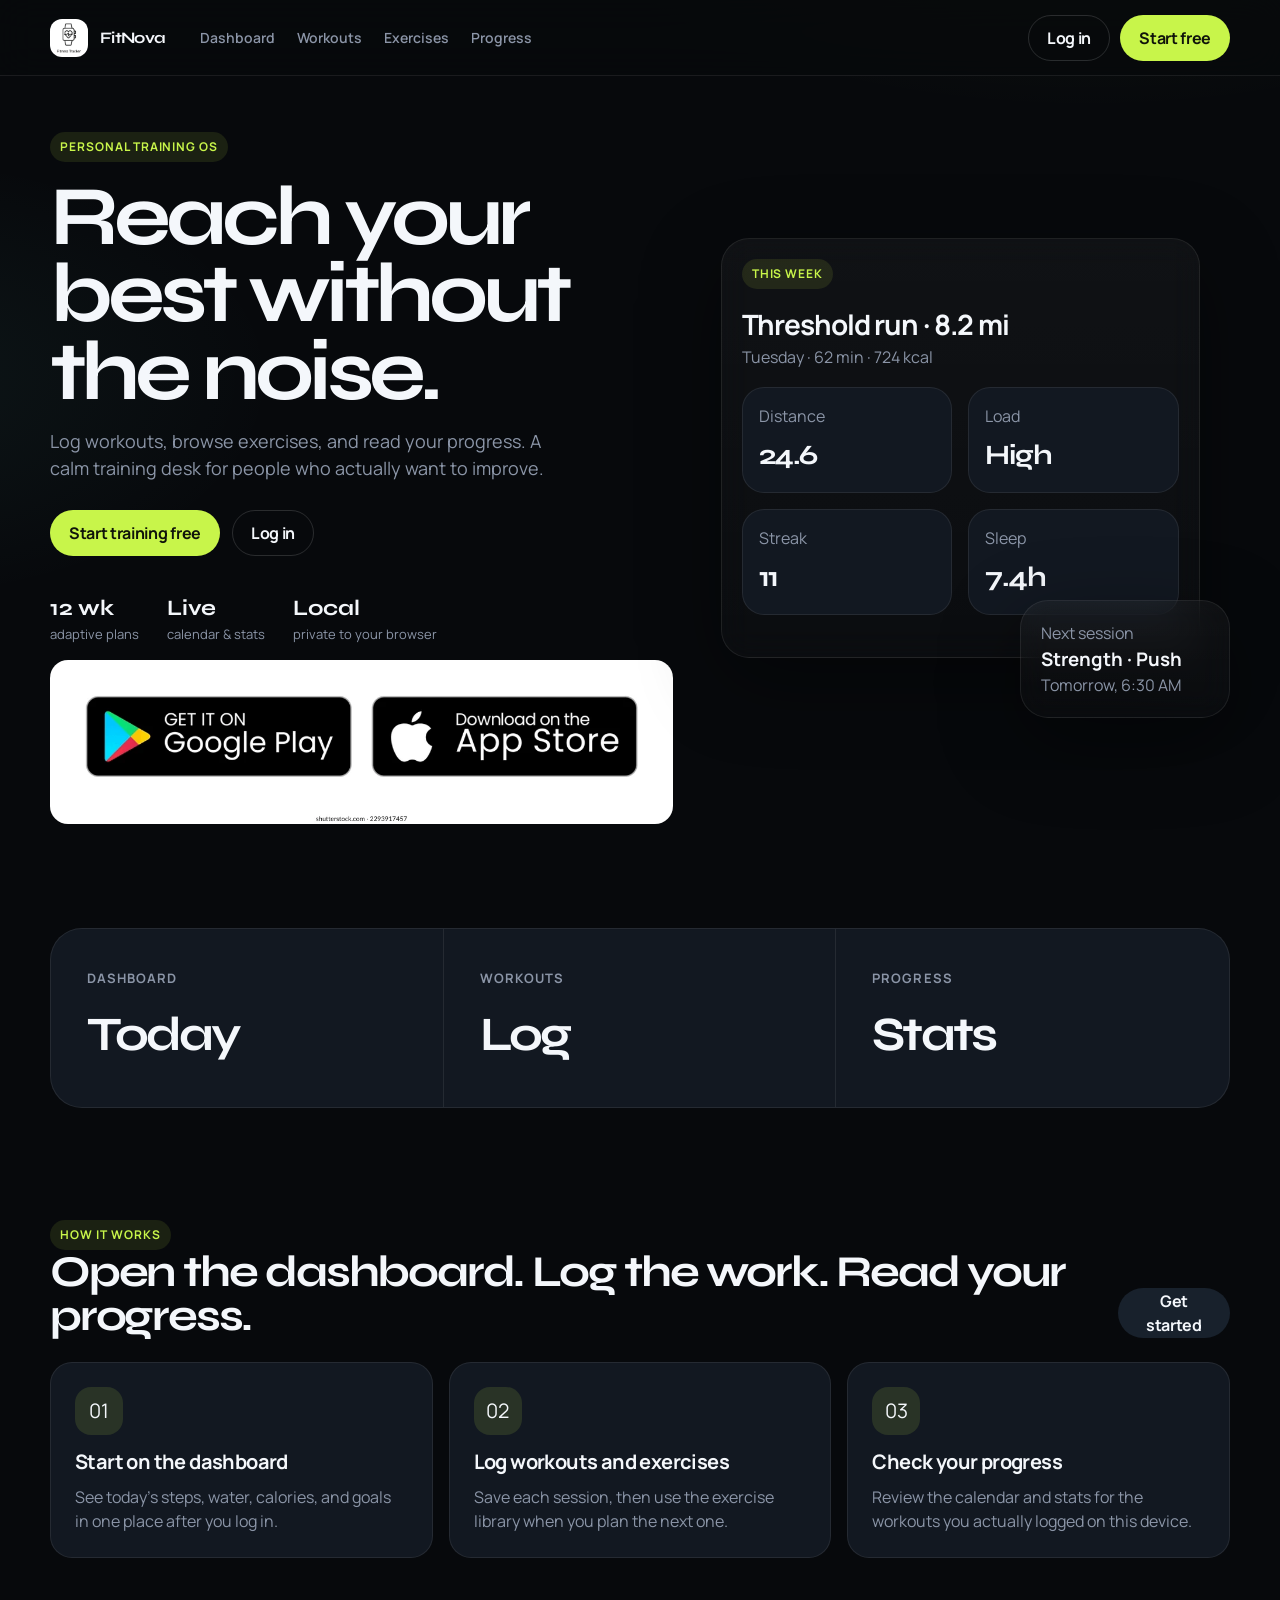
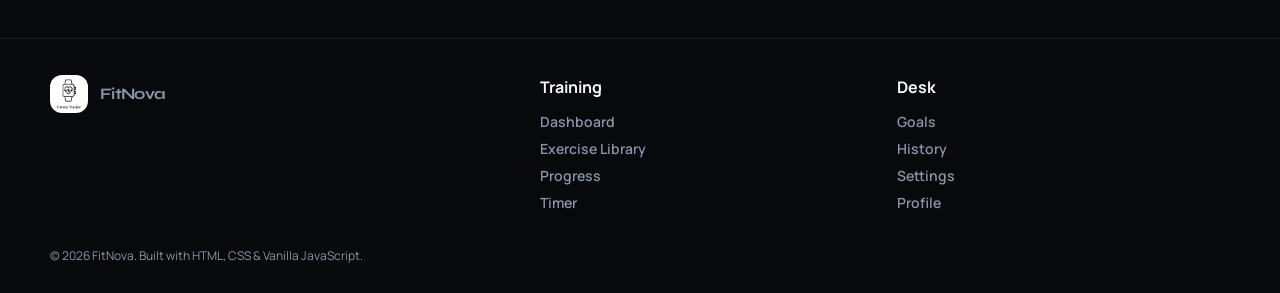
==== commit 164aa9fe: "Home page , Login  , sign up added succesfully" ====
--- a/html/pages/index.html
+++ b/html/pages/index.html
@@ -22,8 +22,8 @@
             <h1>Reach your best without the noise.</h1>
             <p class="lede">Log workouts, browse exercises, and read your progress. A calm training desk for people who actually want to improve.</p>
             <div class="hero-actions">
-              <a class="btn btn-primary" href="./signup.html">Start training free</a>
-              <a class="btn btn-secondary" href="./login.html">Log in</a>
+              <button class="btn btn-primary" type="button" data-go="signup">Start training free</button>
+              <button class="btn btn-secondary" type="button" data-go="login">Log in</button>
             </div>
             <div class="hero-meta">
               <div><strong>12 wk</strong>adaptive plans</div>
@@ -70,7 +70,7 @@
               <span class="chip">How it works</span>
               <h2>Open the dashboard. Log the work. Read your progress.</h2>
             </div>
-            <a class="btn btn-ghost" href="./signup.html">Get started</a>
+            <button class="btn btn-ghost" type="button" data-go="signup">Get started</button>
           </div>
           <div class="feature-grid">
             <article class="card">
@@ -97,7 +97,6 @@
   <script src="./js/utils.js"></script>
   <script src="./js/db.js"></script>
   <script src="./js/storage.js"></script>
-  <script src="./js/audio.js"></script>
   <script src="./js/app.js"></script>
 </body>
 </html>
--- a/html/pages/css/app.css
+++ b/html/pages/css/app.css
@@ -136,6 +136,12 @@
   font-family: var(--display);
   font-weight: 700;
   letter-spacing: -0.04em;
+  border: 0;
+  background: transparent;
+  color: inherit;
+  cursor: pointer;
+  padding: 0;
+  font-size: inherit;
 }
 
 .brand-mark {
@@ -213,7 +219,8 @@
 }
 
 .nav-links a:hover,
-.nav-links a.active {
+.nav-links a.active,
+.nav-links button.linkish:hover {
   color: var(--text);
   background: rgba(255, 255, 255, 0.05);
 }
@@ -502,10 +509,18 @@
 }
 
 .footer-grid a,
-.footer-grid p {
+.footer-grid p,
+.footer-grid button.linkish {
   display: block;
   margin: 6px 0;
   font-size: 14px;
+  border: 0;
+  background: transparent;
+  color: inherit;
+  cursor: default;
+  text-align: left;
+  padding: 0;
+  font-weight: 600;
 }
 
 .legal {
